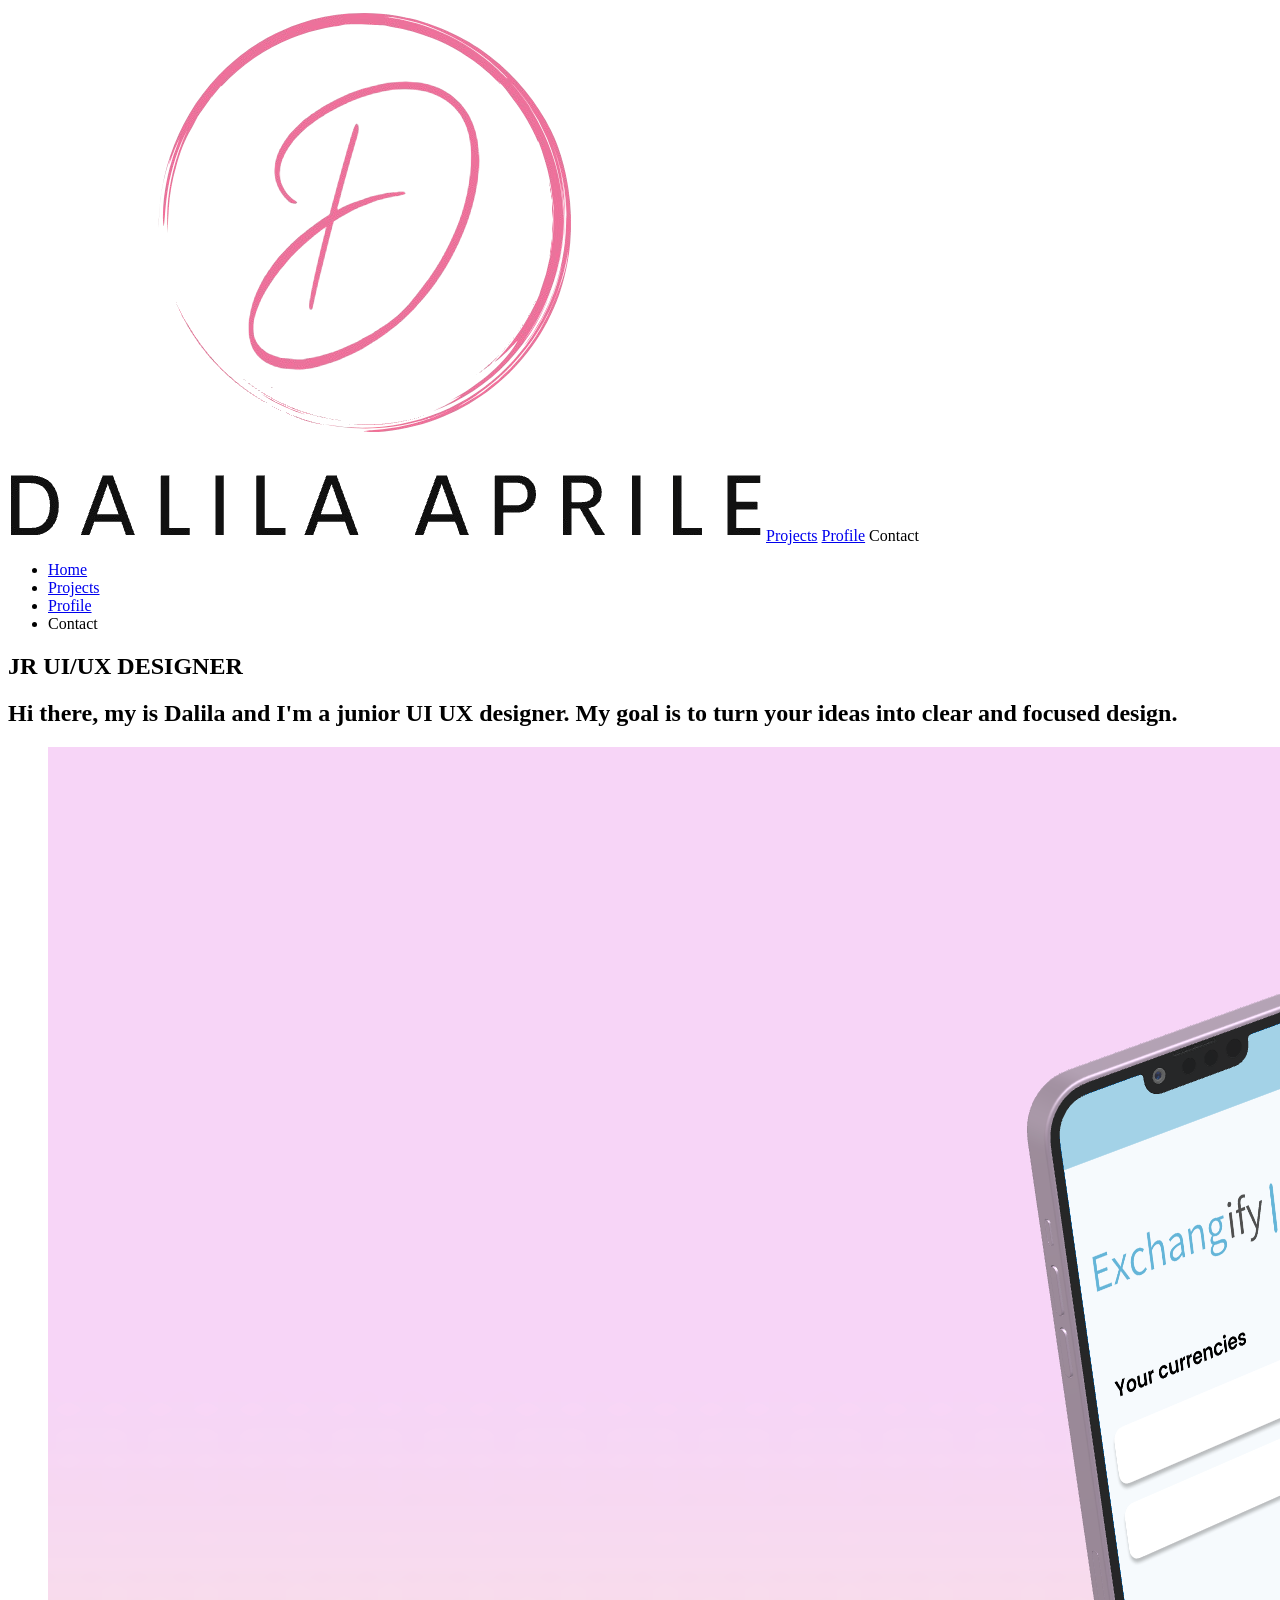
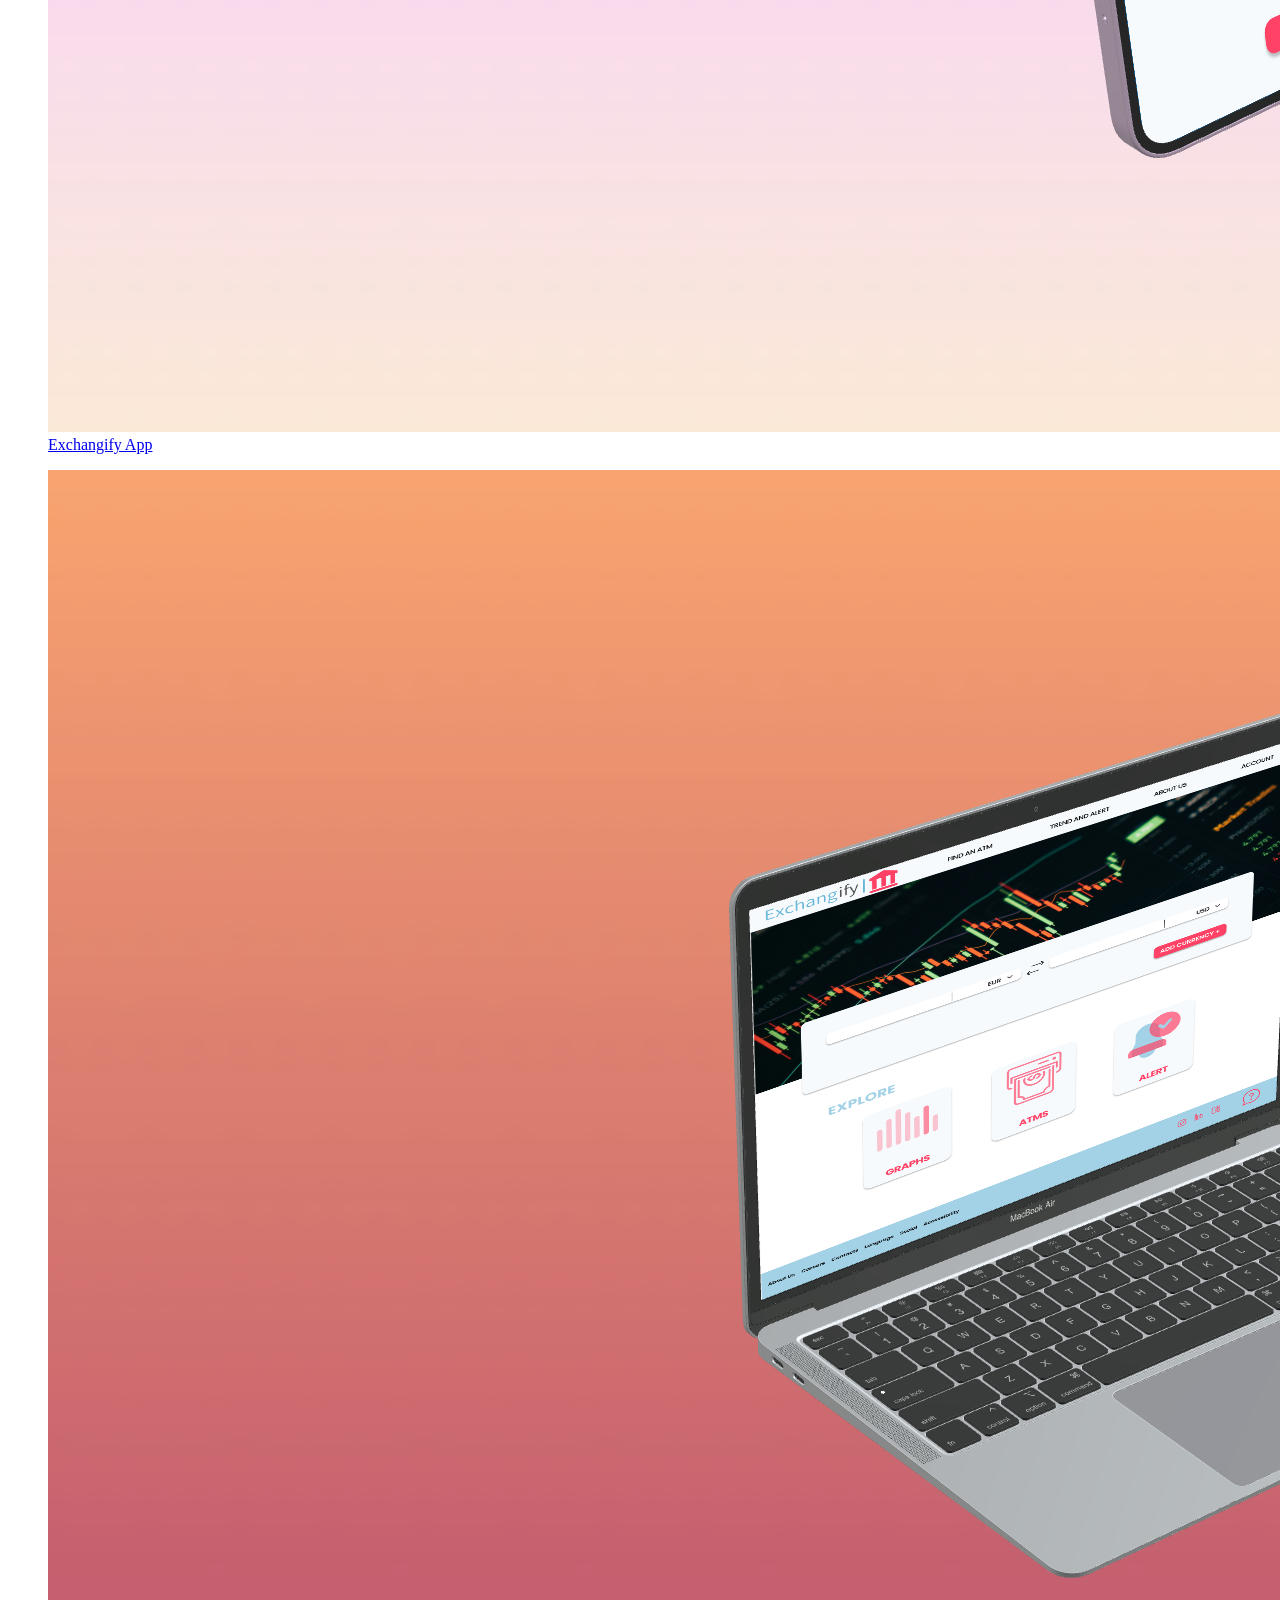
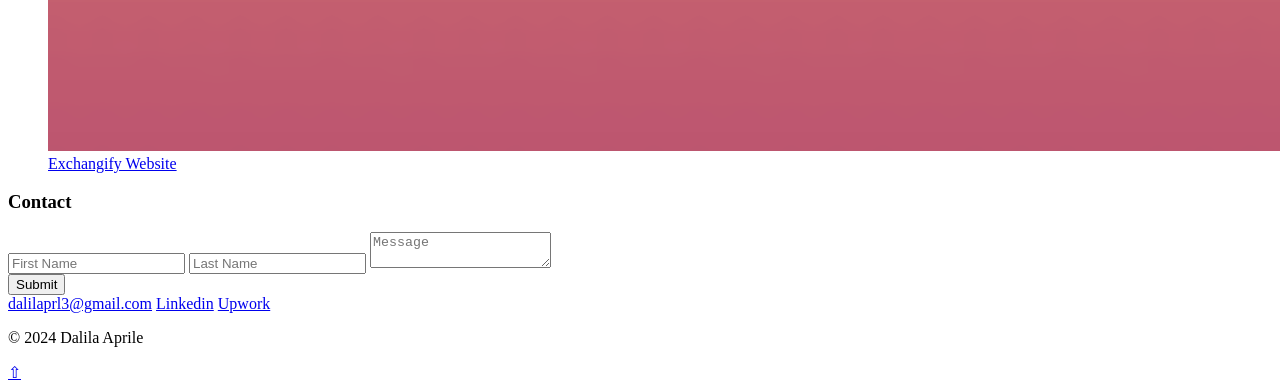
==== index.html @ 7f2a994b "Add files via upload First commit" ====
<!DOCTYPE html>
<html lang="en">
  <head>
	<meta name="generator" content="Hugo 0.138.0">
    <meta charset="UTF-8" />
<meta name="viewport" content="width=device-width, initial-scale=1.0" />

<title>Dalila Aprile • Portfolio</title>

<link rel="icon" type="image/png" href="/favicon/favicon-96x96.png" sizes="96x96" />
<link rel="icon" type="image/svg+xml" href="/favicon/favicon.svg" />
<link rel="shortcut icon" href="/favicon/favicon.ico" />
<link rel="apple-touch-icon" sizes="180x180" href="/favicon/apple-touch-icon.png" />
<link rel="manifest" href="/favicon/site.webmanifest" />

<link rel="preconnect" href="https://fonts.googleapis.com" />
<link rel="preconnect" href="https://fonts.gstatic.com" crossorigin />
<link
  href="https://fonts.googleapis.com/css2?family=Poppins:ital,wght@0,100;0,200;0,300;0,400;0,500;0,600;0,700;0,800;0,900;1,100;1,200;1,300;1,400;1,500;1,600;1,700;1,800;1,900&display=swap"
  rel="stylesheet"
/>
<link rel="stylesheet" href="/css/simple-lightbox.min.css?v2.14.0" />


<link rel="stylesheet" href="https://example.org/css/styles.min.css" />
<style>
  
    .project-detail__screens .project-detail__images {
      grid-template-columns: 1fr;
    }
  
  
</style>

<script src="/js/simple-lightbox.min.js?v2.14.0"></script>


<script src="https://example.org/js/main.min.js"></script>

  </head>
  <body>
    <header class="poppins-light">
    <div class="wrapper">
        <a href="/"><img class="logo" src="/images/logo.png" /></a>
        <a href="/#projects" class="projects-link">Projects</a>
        <a href="/profile">Profile</a>
        <a class="contact-link">Contact</a>

        <div class="menu-toggle"><span></span></div>

        <nav class="menu-mobile">
            <ul>
                <li><a href="/">Home</a></li>
                <li><a href="/#projects" class="projects-link">Projects</a></li>
                <li><a href="/profile">Profile</a></li>
                <li><a class="contact-link">Contact</a></li>
            </ul>
        </nav>
    </div>
</header>
    <div class="content">
      <main>
        
    <section class="home__hero">
        <h1 class="poppins-extralight">JR <span class="home__hero__uiux">UI/UX</span> DESIGNER</h1>
        <h2 class="poppins-medium">
            Hi there, my is Dalila and I&#39;m a junior UI UX designer. My goal is to turn your ideas into clear and focused design.
        </h2>
    </section>
    <section class="home__projects">
        
            <figure>
                <img src="/images/exchangify_app/app.png" />
                <a href="/projects/exchangify-app/" class="home__projects__overlay poppins-medium">Exchangify App</a>
            </figure>
        
            <figure>
                <img src="/images/exchangify_website/website.png" />
                <a href="/projects/exchangify-website/" class="home__projects__overlay poppins-medium">Exchangify Website</a>
            </figure>
        
    </section>

      </main>
      <section id="contact">
    <h3 class="poppins-medium">Contact</h3>
    <input id="input_name" type="text" placeholder="First Name" />
    <input id="input_last_name" type="email" placeholder="Last Name" />
    <textarea id="message" placeholder="Message"></textarea>
    <div class="contact__submit">
        <button class="poppins-light">Submit</button>
    </div>
</section>

      <footer>
    <div class="footer__links">
        <a class="poppins-extralight" href="mailto:dalilaprl3@gmail.com">dalilaprl3@gmail.com</a>
        <a class="poppins-extralight" href="https://www.linkedin.com/in/dalila-aprile-6a5255257" target="_blank">Linkedin</a>
        <a class="poppins-extralight" href="https://www.upwork.com/freelancers/~01f864f35817e59906" target="_blank">Upwork</a>
    </div>
    <p class="poppins-extralight">© 2024 Dalila Aprile</p>
</footer>
    </div>
    <a href="#" id="back-to-top">&#8679;</a>
  </body>
</html>
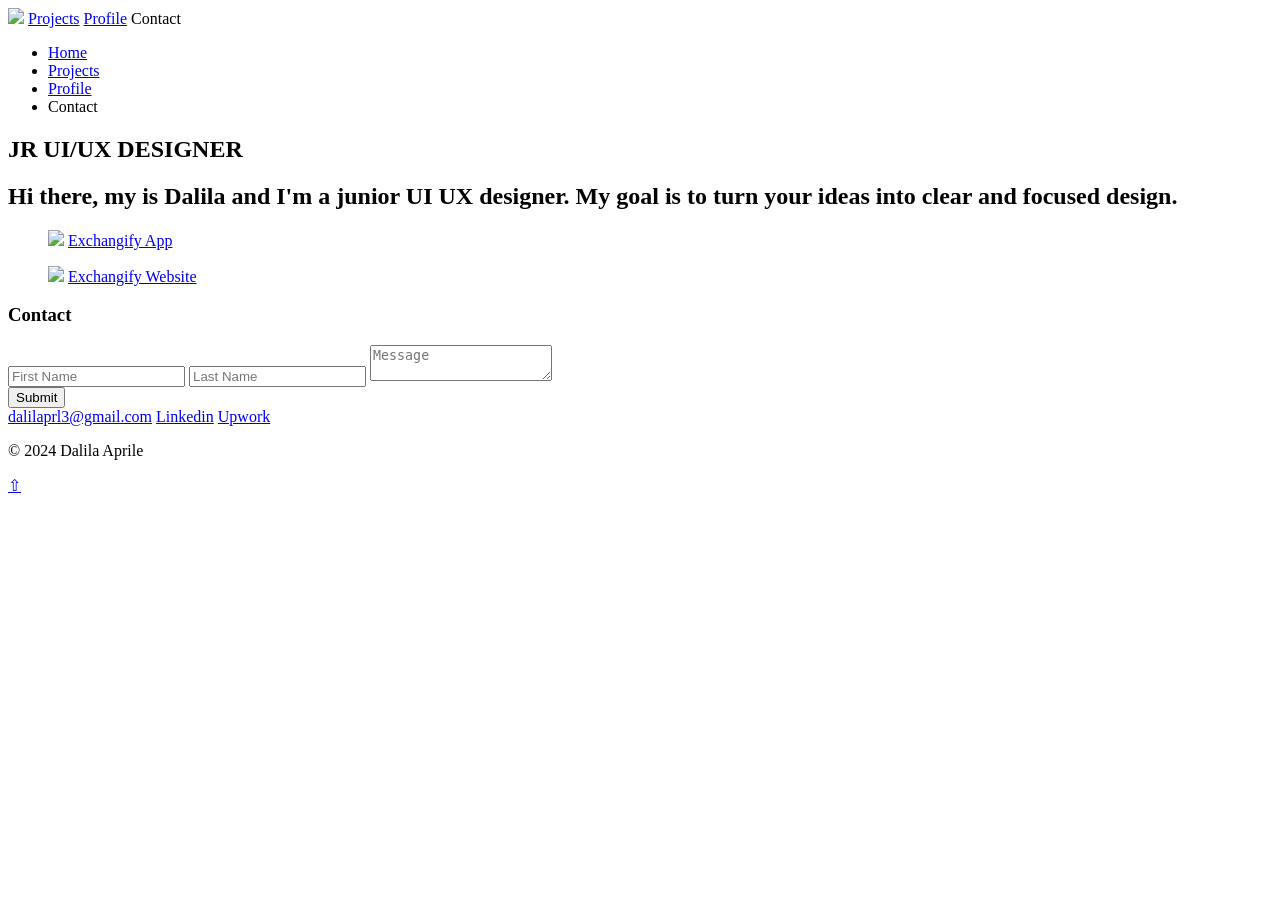
==== commit c2583b5c: "Add files via upload" ====
--- a/index.html
+++ b/index.html
@@ -7,11 +7,11 @@
 
 <title>Dalila Aprile • Portfolio</title>
 
-<link rel="icon" type="image/png" href="/favicon/favicon-96x96.png" sizes="96x96" />
-<link rel="icon" type="image/svg+xml" href="/favicon/favicon.svg" />
-<link rel="shortcut icon" href="/favicon/favicon.ico" />
-<link rel="apple-touch-icon" sizes="180x180" href="/favicon/apple-touch-icon.png" />
-<link rel="manifest" href="/favicon/site.webmanifest" />
+<link rel="icon" type="image/png" href="/portfoliofavicon/favicon-96x96.png" sizes="96x96" />
+<link rel="icon" type="image/svg+xml" href="/portfoliofavicon/favicon.svg" />
+<link rel="shortcut icon" href="/portfoliofavicon/favicon.ico" />
+<link rel="apple-touch-icon" sizes="180x180" href="/portfoliofavicon/apple-touch-icon.png" />
+<link rel="manifest" href="/portfoliofavicon/site.webmanifest" />
 
 <link rel="preconnect" href="https://fonts.googleapis.com" />
 <link rel="preconnect" href="https://fonts.gstatic.com" crossorigin />
@@ -19,7 +19,7 @@
   href="https://fonts.googleapis.com/css2?family=Poppins:ital,wght@0,100;0,200;0,300;0,400;0,500;0,600;0,700;0,800;0,900;1,100;1,200;1,300;1,400;1,500;1,600;1,700;1,800;1,900&display=swap"
   rel="stylesheet"
 />
-<link rel="stylesheet" href="/css/simple-lightbox.min.css?v2.14.0" />
+<link rel="stylesheet" href="/portfoliocss/simple-lightbox.min.css?v2.14.0" />
 
 
 <link rel="stylesheet" href="https://example.org/css/styles.min.css" />
@@ -32,7 +32,7 @@
   
 </style>
 
-<script src="/js/simple-lightbox.min.js?v2.14.0"></script>
+<script src="/portfoliojs/simple-lightbox.min.js?v2.14.0"></script>
 
 
 <script src="https://example.org/js/main.min.js"></script>
@@ -41,18 +41,18 @@
   <body>
     <header class="poppins-light">
     <div class="wrapper">
-        <a href="/"><img class="logo" src="/images/logo.png" /></a>
-        <a href="/#projects" class="projects-link">Projects</a>
-        <a href="/profile">Profile</a>
+        <a href="/portfolio"><img class="logo" src="/portfolioimages/logo.png" /></a>
+        <a href="/portfolio#projects" class="projects-link">Projects</a>
+        <a href="/portfolioprofile">Profile</a>
         <a class="contact-link">Contact</a>
 
         <div class="menu-toggle"><span></span></div>
 
         <nav class="menu-mobile">
             <ul>
-                <li><a href="/">Home</a></li>
-                <li><a href="/#projects" class="projects-link">Projects</a></li>
-                <li><a href="/profile">Profile</a></li>
+                <li><a href="/portfolio">Home</a></li>
+                <li><a href="/portfolio#projects" class="projects-link">Projects</a></li>
+                <li><a href="/portfolioprofile">Profile</a></li>
                 <li><a class="contact-link">Contact</a></li>
             </ul>
         </nav>
@@ -70,13 +70,13 @@
     <section class="home__projects">
         
             <figure>
-                <img src="/images/exchangify_app/app.png" />
-                <a href="/projects/exchangify-app/" class="home__projects__overlay poppins-medium">Exchangify App</a>
+                <img src="/portfolioimages/exchangify_app/app.png" />
+                <a href="/portfolioprojects/exchangify-app/" class="home__projects__overlay poppins-medium">Exchangify App</a>
             </figure>
         
             <figure>
-                <img src="/images/exchangify_website/website.png" />
-                <a href="/projects/exchangify-website/" class="home__projects__overlay poppins-medium">Exchangify Website</a>
+                <img src="/portfolioimages/exchangify_website/website.png" />
+                <a href="/portfolioprojects/exchangify-website/" class="home__projects__overlay poppins-medium">Exchangify Website</a>
             </figure>
         
     </section>
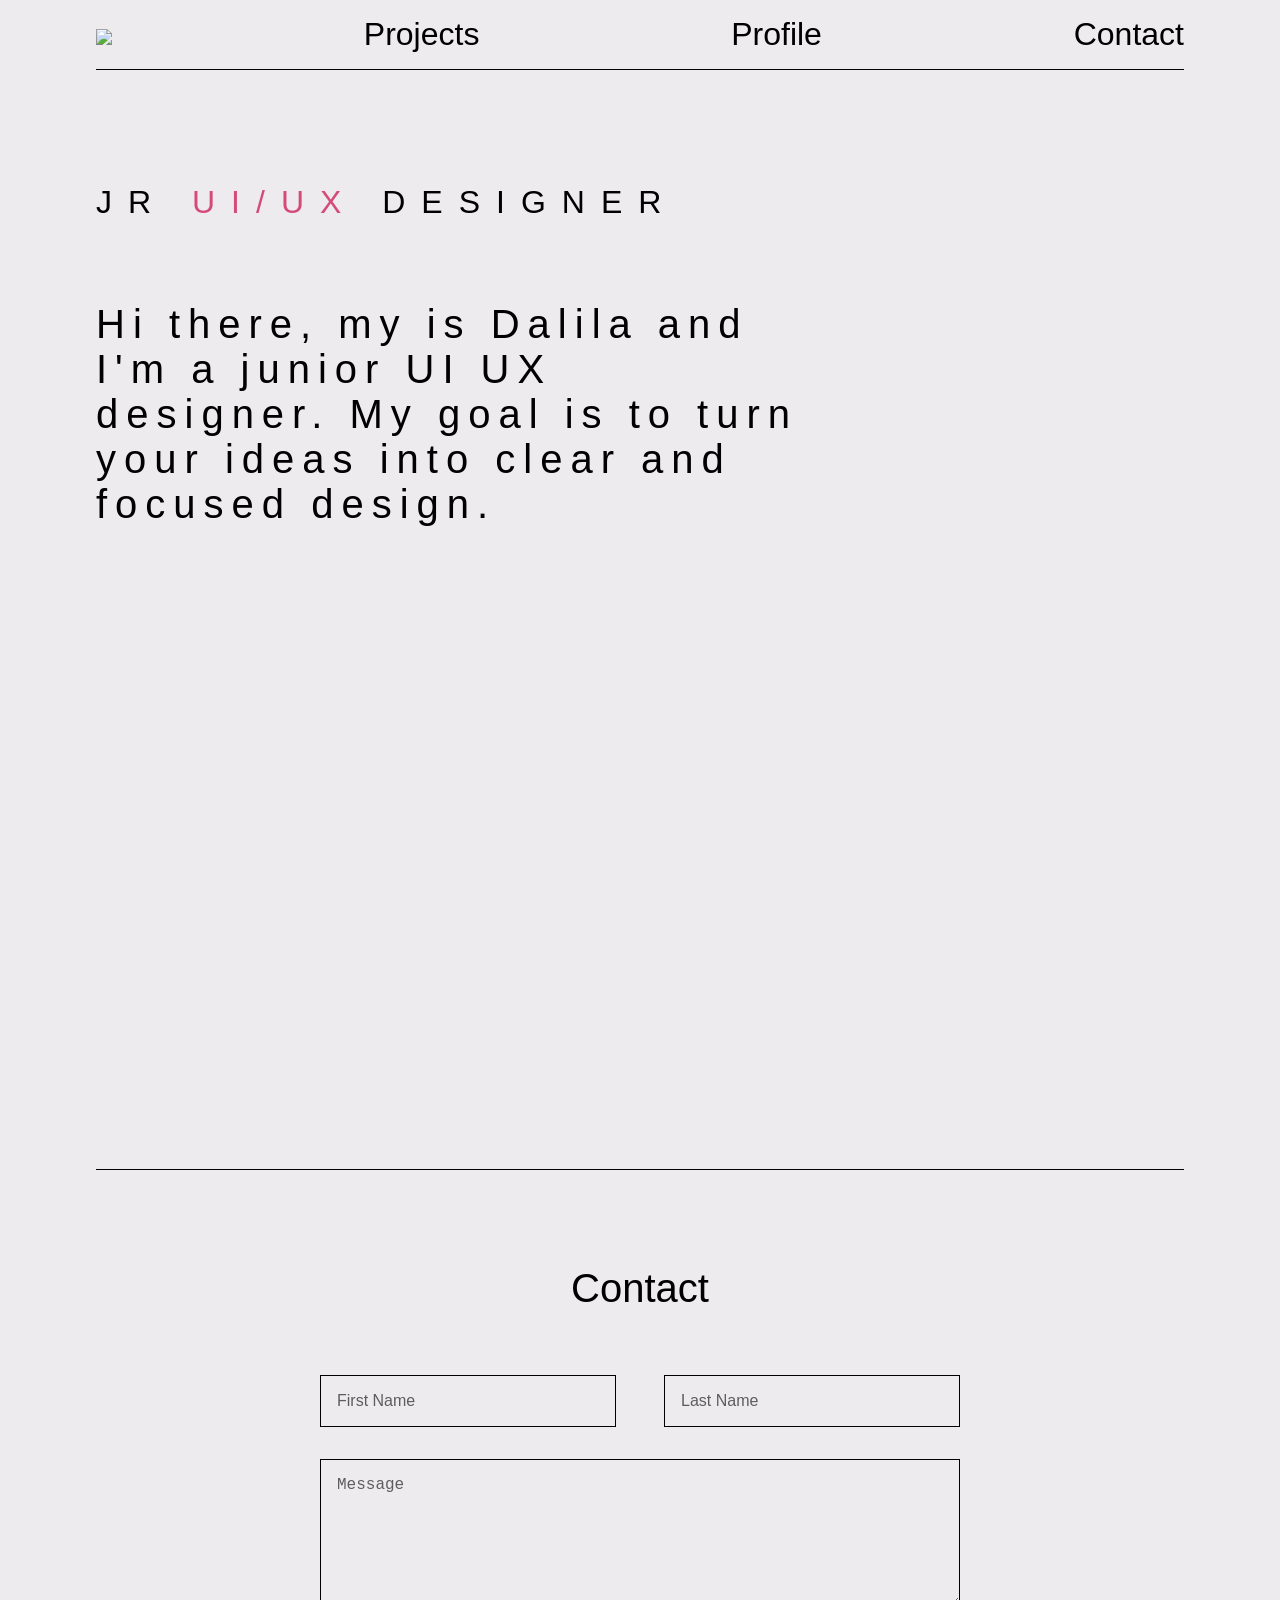
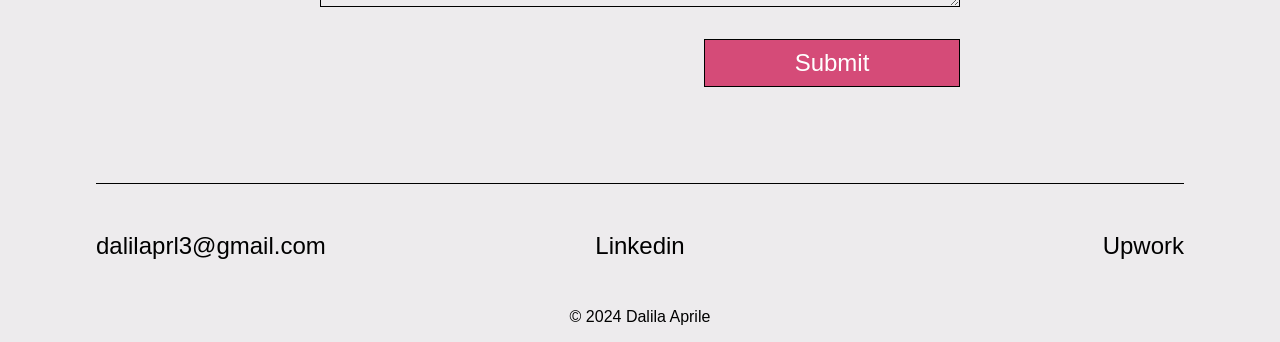
==== commit 8baed6ec: "Add files via upload" ====
--- a/index.html
+++ b/index.html
@@ -7,11 +7,11 @@
 
 <title>Dalila Aprile • Portfolio</title>
 
-<link rel="icon" type="image/png" href="/portfoliofavicon/favicon-96x96.png" sizes="96x96" />
-<link rel="icon" type="image/svg+xml" href="/portfoliofavicon/favicon.svg" />
-<link rel="shortcut icon" href="/portfoliofavicon/favicon.ico" />
-<link rel="apple-touch-icon" sizes="180x180" href="/portfoliofavicon/apple-touch-icon.png" />
-<link rel="manifest" href="/portfoliofavicon/site.webmanifest" />
+<link rel="icon" type="image/png" href="/portfolio/favicon/favicon-96x96.png" sizes="96x96" />
+<link rel="icon" type="image/svg+xml" href="/portfolio/favicon/favicon.svg" />
+<link rel="shortcut icon" href="/portfolio/favicon/favicon.ico" />
+<link rel="apple-touch-icon" sizes="180x180" href="/portfolio/favicon/apple-touch-icon.png" />
+<link rel="manifest" href="/portfolio/favicon/site.webmanifest" />
 
 <link rel="preconnect" href="https://fonts.googleapis.com" />
 <link rel="preconnect" href="https://fonts.gstatic.com" crossorigin />
@@ -19,10 +19,10 @@
   href="https://fonts.googleapis.com/css2?family=Poppins:ital,wght@0,100;0,200;0,300;0,400;0,500;0,600;0,700;0,800;0,900;1,100;1,200;1,300;1,400;1,500;1,600;1,700;1,800;1,900&display=swap"
   rel="stylesheet"
 />
-<link rel="stylesheet" href="/portfoliocss/simple-lightbox.min.css?v2.14.0" />
+<link rel="stylesheet" href="/portfolio/css/simple-lightbox.min.css?v2.14.0" />
 
 
-<link rel="stylesheet" href="https://example.org/css/styles.min.css" />
+<link rel="stylesheet" href="https://dalilaprile.github.io/portfolio/css/styles.min.css" />
 <style>
   
     .project-detail__screens .project-detail__images {
@@ -32,27 +32,27 @@
   
 </style>
 
-<script src="/portfoliojs/simple-lightbox.min.js?v2.14.0"></script>
+<script src="/portfolio/js/simple-lightbox.min.js?v2.14.0"></script>
 
 
-<script src="https://example.org/js/main.min.js"></script>
+<script src="https://dalilaprile.github.io/portfolio/js/main.min.js"></script>
 
   </head>
   <body>
     <header class="poppins-light">
     <div class="wrapper">
-        <a href="/portfolio"><img class="logo" src="/portfolioimages/logo.png" /></a>
-        <a href="/portfolio#projects" class="projects-link">Projects</a>
-        <a href="/portfolioprofile">Profile</a>
+        <a href="/portfolio/"><img class="logo" src="/portfolio/images/logo.png" /></a>
+        <a href="/portfolio/#projects" class="projects-link">Projects</a>
+        <a href="/portfolio/profile">Profile</a>
         <a class="contact-link">Contact</a>
 
         <div class="menu-toggle"><span></span></div>
 
         <nav class="menu-mobile">
             <ul>
-                <li><a href="/portfolio">Home</a></li>
-                <li><a href="/portfolio#projects" class="projects-link">Projects</a></li>
-                <li><a href="/portfolioprofile">Profile</a></li>
+                <li><a href="/portfolio/">Home</a></li>
+                <li><a href="/portfolio/#projects" class="projects-link">Projects</a></li>
+                <li><a href="/portfolio/profile">Profile</a></li>
                 <li><a class="contact-link">Contact</a></li>
             </ul>
         </nav>
@@ -70,13 +70,13 @@
     <section class="home__projects">
         
             <figure>
-                <img src="/portfolioimages/exchangify_app/app.png" />
-                <a href="/portfolioprojects/exchangify-app/" class="home__projects__overlay poppins-medium">Exchangify App</a>
+                <img src="/portfolio/images/exchangify_app/app.png" />
+                <a href="/portfolio/portfolio/projects/exchangify-app/" class="home__projects__overlay poppins-medium">Exchangify App</a>
             </figure>
         
             <figure>
-                <img src="/portfolioimages/exchangify_website/website.png" />
-                <a href="/portfolioprojects/exchangify-website/" class="home__projects__overlay poppins-medium">Exchangify Website</a>
+                <img src="/portfolio/images/exchangify_website/website.png" />
+                <a href="/portfolio/portfolio/projects/exchangify-website/" class="home__projects__overlay poppins-medium">Exchangify Website</a>
             </figure>
         
     </section>
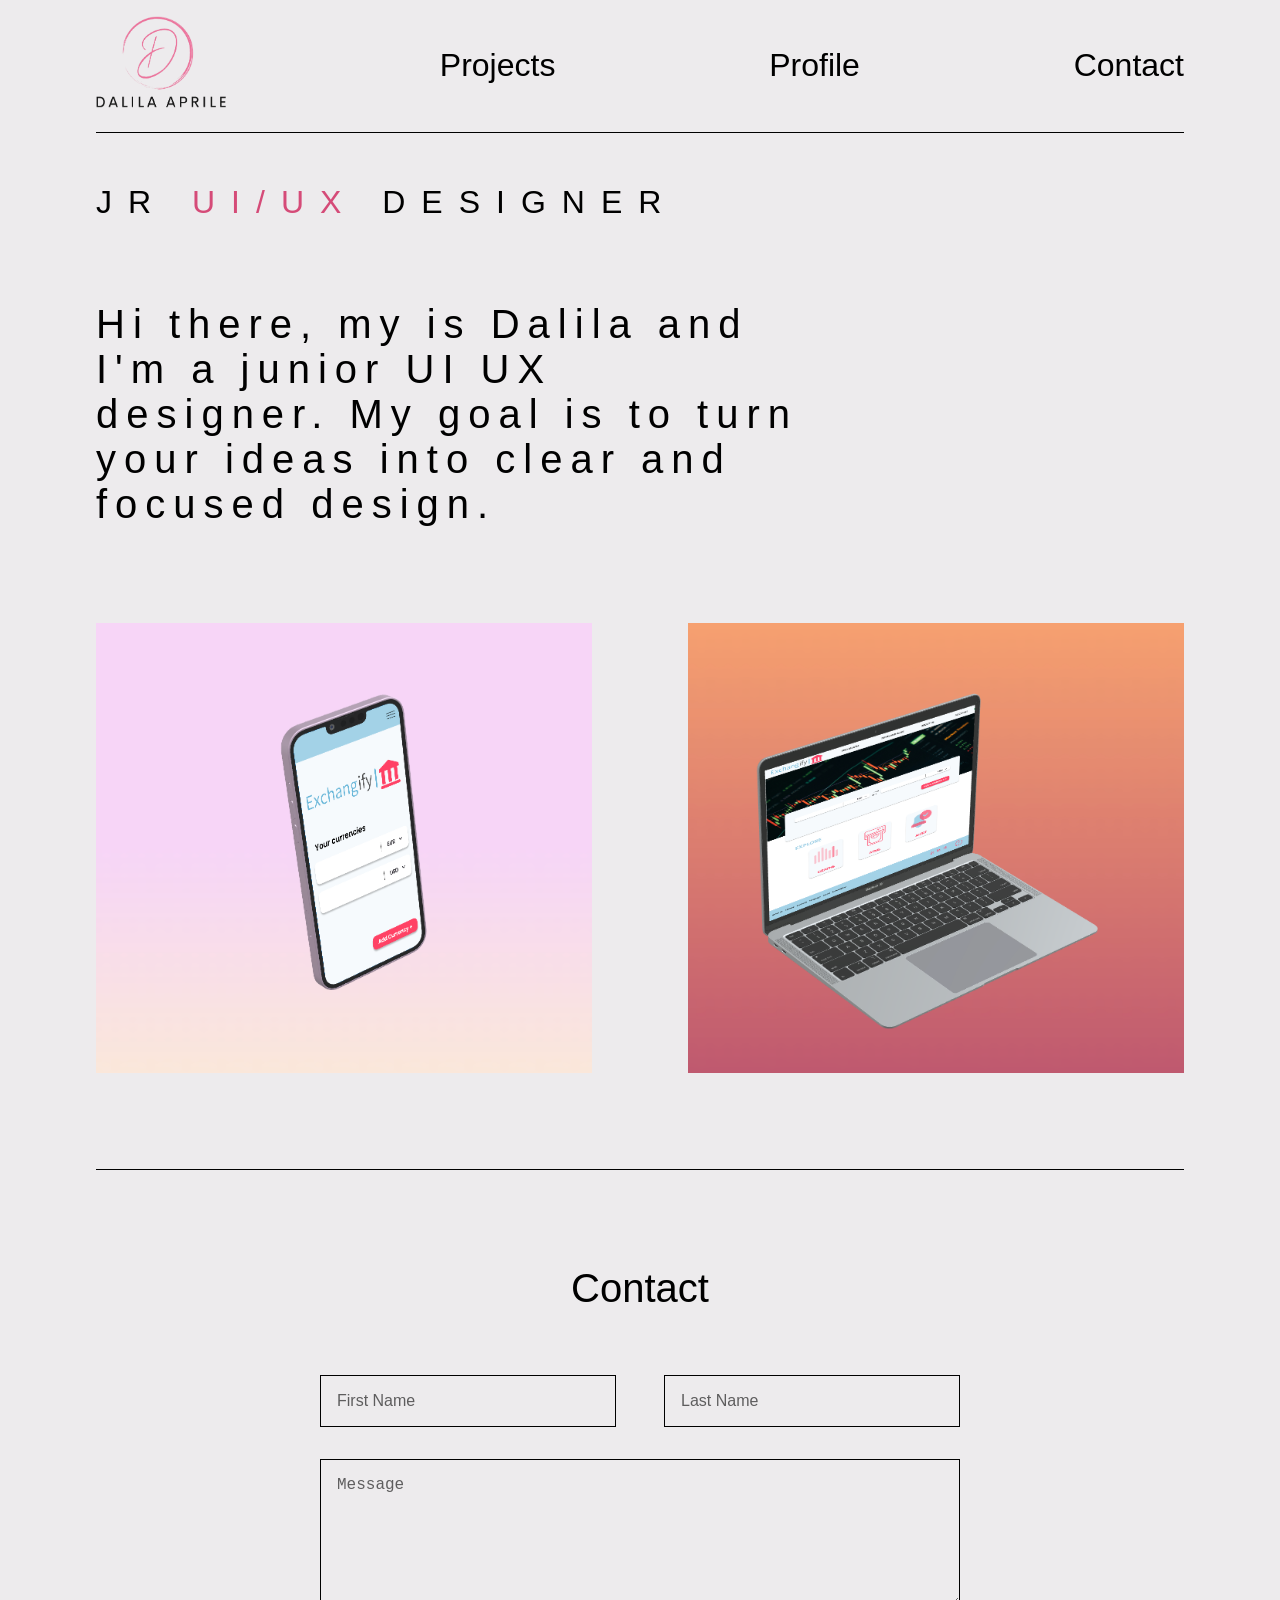
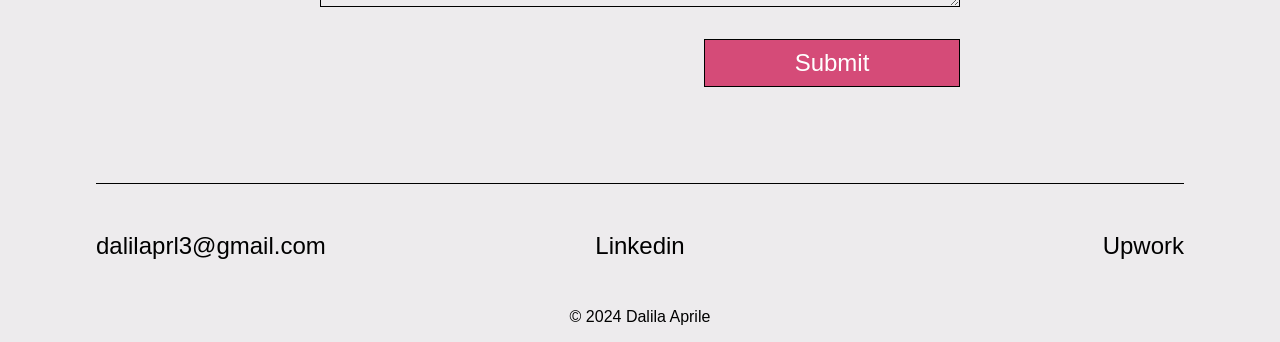
==== commit 0ba08cf8: "Add files via upload" ====
--- a/index.html
+++ b/index.html
@@ -7,11 +7,11 @@
 
 <title>Dalila Aprile • Portfolio</title>
 
-<link rel="icon" type="image/png" href="/portfolio/favicon/favicon-96x96.png" sizes="96x96" />
-<link rel="icon" type="image/svg+xml" href="/portfolio/favicon/favicon.svg" />
-<link rel="shortcut icon" href="/portfolio/favicon/favicon.ico" />
-<link rel="apple-touch-icon" sizes="180x180" href="/portfolio/favicon/apple-touch-icon.png" />
-<link rel="manifest" href="/portfolio/favicon/site.webmanifest" />
+<link rel="icon" type="image/png" href="https://dalilaprile.github.io/portfolio/favicon/favicon-96x96.png" sizes="96x96" />
+<link rel="icon" type="image/svg+xml" href="https://dalilaprile.github.io/portfolio/favicon/favicon.svg" />
+<link rel="shortcut icon" href="https://dalilaprile.github.io/portfolio/favicon/favicon.ico" />
+<link rel="apple-touch-icon" sizes="180x180" href="https://dalilaprile.github.io/portfolio/favicon/apple-touch-icon.png" />
+<link rel="manifest" href="https://dalilaprile.github.io/portfolio/favicon/site.webmanifest" />
 
 <link rel="preconnect" href="https://fonts.googleapis.com" />
 <link rel="preconnect" href="https://fonts.gstatic.com" crossorigin />
@@ -19,7 +19,7 @@
   href="https://fonts.googleapis.com/css2?family=Poppins:ital,wght@0,100;0,200;0,300;0,400;0,500;0,600;0,700;0,800;0,900;1,100;1,200;1,300;1,400;1,500;1,600;1,700;1,800;1,900&display=swap"
   rel="stylesheet"
 />
-<link rel="stylesheet" href="/portfolio/css/simple-lightbox.min.css?v2.14.0" />
+<link rel="stylesheet" href="https://dalilaprile.github.io/portfolio/css/simple-lightbox.min.css?v2.14.0" />
 
 
 <link rel="stylesheet" href="https://dalilaprile.github.io/portfolio/css/styles.min.css" />
@@ -32,7 +32,7 @@
   
 </style>
 
-<script src="/portfolio/js/simple-lightbox.min.js?v2.14.0"></script>
+<script src="https://dalilaprile.github.io/portfolio/js/simple-lightbox.min.js?v2.14.0"></script>
 
 
 <script src="https://dalilaprile.github.io/portfolio/js/main.min.js"></script>
@@ -41,18 +41,18 @@
   <body>
     <header class="poppins-light">
     <div class="wrapper">
-        <a href="/portfolio/"><img class="logo" src="/portfolio/images/logo.png" /></a>
-        <a href="/portfolio/#projects" class="projects-link">Projects</a>
-        <a href="/portfolio/profile">Profile</a>
+        <a href="https://dalilaprile.github.io/portfolio/"><img class="logo" src="https://dalilaprile.github.io/portfolio/images/logo.png" /></a>
+        <a href="https://dalilaprile.github.io/portfolio/#projects" class="projects-link">Projects</a>
+        <a href="https://dalilaprile.github.io/portfolio/profile">Profile</a>
         <a class="contact-link">Contact</a>
 
         <div class="menu-toggle"><span></span></div>
 
         <nav class="menu-mobile">
             <ul>
-                <li><a href="/portfolio/">Home</a></li>
-                <li><a href="/portfolio/#projects" class="projects-link">Projects</a></li>
-                <li><a href="/portfolio/profile">Profile</a></li>
+                <li><a href="https://dalilaprile.github.io/portfolio/">Home</a></li>
+                <li><a href="https://dalilaprile.github.io/portfolio/#projects" class="projects-link">Projects</a></li>
+                <li><a href="https://dalilaprile.github.io/portfolio/profile">Profile</a></li>
                 <li><a class="contact-link">Contact</a></li>
             </ul>
         </nav>
@@ -70,13 +70,13 @@
     <section class="home__projects">
         
             <figure>
-                <img src="/portfolio/images/exchangify_app/app.png" />
-                <a href="/portfolio/portfolio/projects/exchangify-app/" class="home__projects__overlay poppins-medium">Exchangify App</a>
+                <img src="https://dalilaprile.github.io/portfolio/images/exchangify_app/app.png" />
+                <a href="https://dalilaprile.github.io/portfolio/portfolio/projects/exchangify-app/" class="home__projects__overlay poppins-medium">Exchangify App</a>
             </figure>
         
             <figure>
-                <img src="/portfolio/images/exchangify_website/website.png" />
-                <a href="/portfolio/portfolio/projects/exchangify-website/" class="home__projects__overlay poppins-medium">Exchangify Website</a>
+                <img src="https://dalilaprile.github.io/portfolio/images/exchangify_website/website.png" />
+                <a href="https://dalilaprile.github.io/portfolio/portfolio/projects/exchangify-website/" class="home__projects__overlay poppins-medium">Exchangify Website</a>
             </figure>
         
     </section>
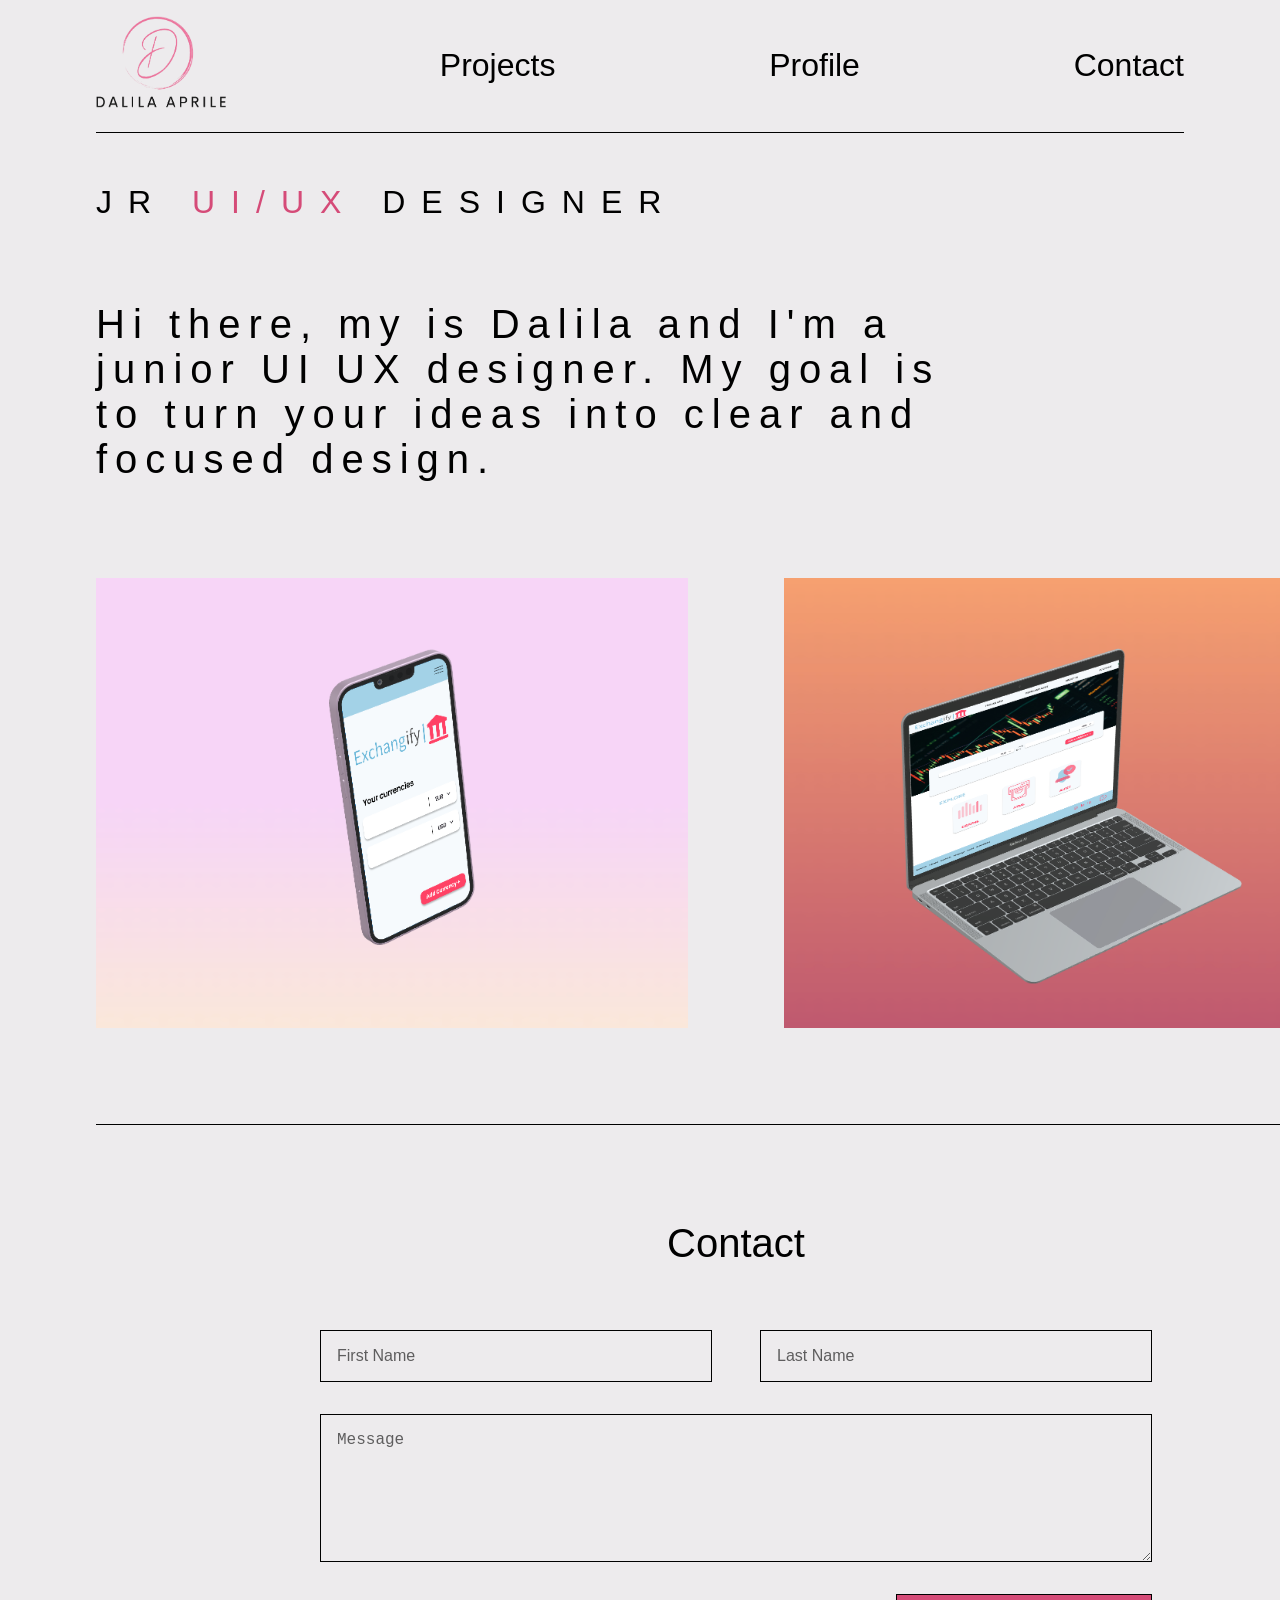
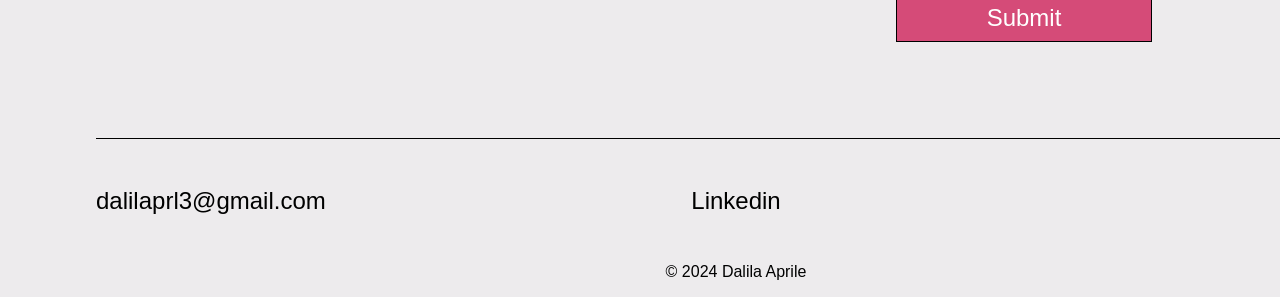
==== commit deceb47d: "Add files via upload" ====
--- a/index.html
+++ b/index.html
@@ -19,27 +19,19 @@
   href="https://fonts.googleapis.com/css2?family=Poppins:ital,wght@0,100;0,200;0,300;0,400;0,500;0,600;0,700;0,800;0,900;1,100;1,200;1,300;1,400;1,500;1,600;1,700;1,800;1,900&display=swap"
   rel="stylesheet"
 />
-<link rel="stylesheet" href="https://dalilaprile.github.io/portfolio/css/simple-lightbox.min.css?v2.14.0" />
 
 
 <link rel="stylesheet" href="https://dalilaprile.github.io/portfolio/css/styles.min.css" />
-<style>
-  
-    .project-detail__screens .project-detail__images {
-      grid-template-columns: 1fr;
-    }
-  
-  
-</style>
 
-<script src="https://dalilaprile.github.io/portfolio/js/simple-lightbox.min.js?v2.14.0"></script>
+
 
 
 <script src="https://dalilaprile.github.io/portfolio/js/main.min.js"></script>
 
   </head>
   <body>
-    <header class="poppins-light">
+    <div class="wrapper">
+      <header class="poppins-light">
     <div class="wrapper">
         <a href="https://dalilaprile.github.io/portfolio/"><img class="logo" src="https://dalilaprile.github.io/portfolio/images/logo.png" /></a>
         <a href="https://dalilaprile.github.io/portfolio/#projects" class="projects-link">Projects</a>
@@ -58,9 +50,9 @@
         </nav>
     </div>
 </header>
-    <div class="content">
-      <main>
-        
+      <div class="content">
+        <main>
+          
     <section class="home__hero">
         <h1 class="poppins-extralight">JR <span class="home__hero__uiux">UI/UX</span> DESIGNER</h1>
         <h2 class="poppins-medium">
@@ -70,19 +62,19 @@
     <section class="home__projects">
         
             <figure>
-                <img src="https://dalilaprile.github.io/portfolio/images/exchangify_app/app.png" />
-                <a href="https://dalilaprile.github.io/portfolio/portfolio/projects/exchangify-app/" class="home__projects__overlay poppins-medium">Exchangify App</a>
+                <img src="https://dalilaprile.github.io/portfolio//images/exchangify_app/app.png" />
+                <a href="/portfolio/projects/exchangify-app/" class="home__projects__overlay poppins-medium">Exchangify App</a>
             </figure>
         
             <figure>
-                <img src="https://dalilaprile.github.io/portfolio/images/exchangify_website/website.png" />
-                <a href="https://dalilaprile.github.io/portfolio/portfolio/projects/exchangify-website/" class="home__projects__overlay poppins-medium">Exchangify Website</a>
+                <img src="https://dalilaprile.github.io/portfolio//images/exchangify_website/website.png" />
+                <a href="/portfolio/projects/exchangify-website/" class="home__projects__overlay poppins-medium">Exchangify Website</a>
             </figure>
         
     </section>
 
-      </main>
-      <section id="contact">
+        </main>
+        <section id="contact">
     <h3 class="poppins-medium">Contact</h3>
     <input id="input_name" type="text" placeholder="First Name" />
     <input id="input_last_name" type="email" placeholder="Last Name" />
@@ -92,7 +84,7 @@
     </div>
 </section>
 
-      <footer>
+        <footer>
     <div class="footer__links">
         <a class="poppins-extralight" href="mailto:dalilaprl3@gmail.com">dalilaprl3@gmail.com</a>
         <a class="poppins-extralight" href="https://www.linkedin.com/in/dalila-aprile-6a5255257" target="_blank">Linkedin</a>
@@ -100,7 +92,8 @@
     </div>
     <p class="poppins-extralight">© 2024 Dalila Aprile</p>
 </footer>
+      </div>
+      <a href="#" id="back-to-top">&#8679;</a>
     </div>
-    <a href="#" id="back-to-top">&#8679;</a>
   </body>
 </html>
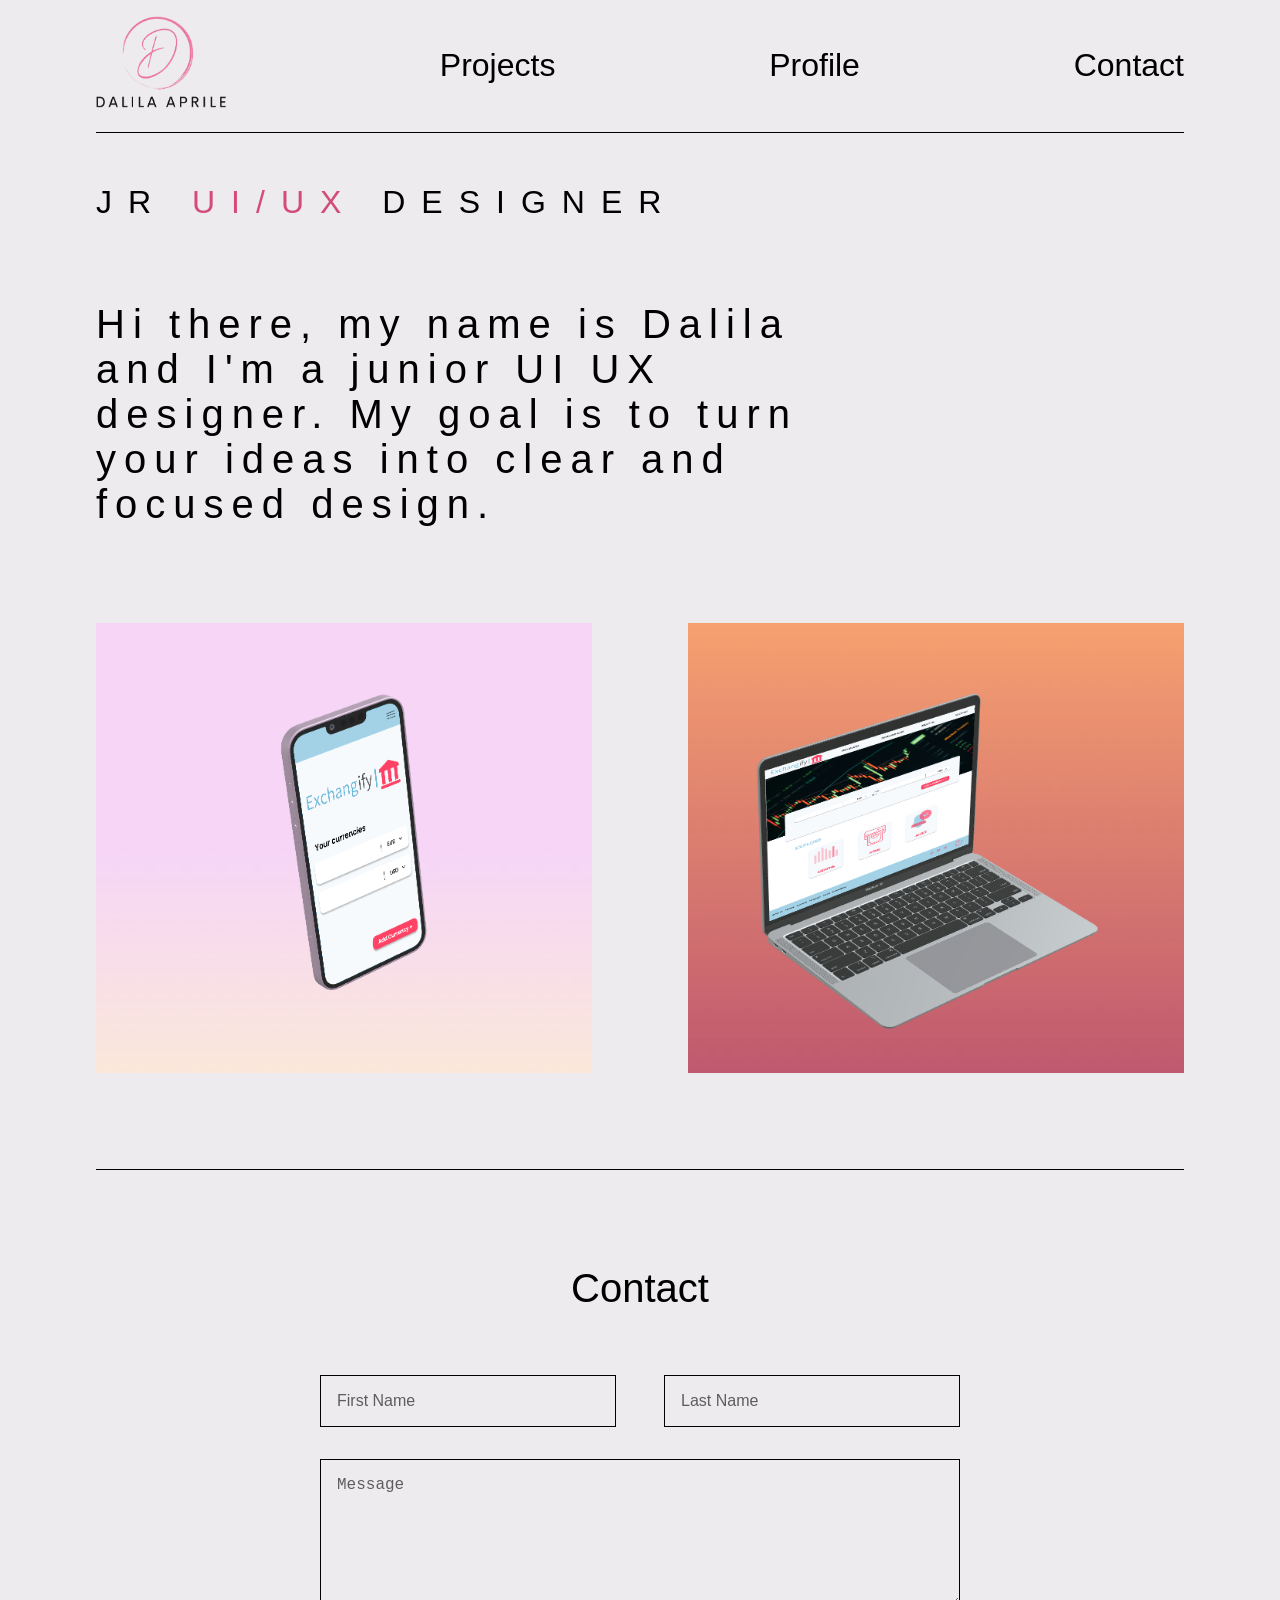
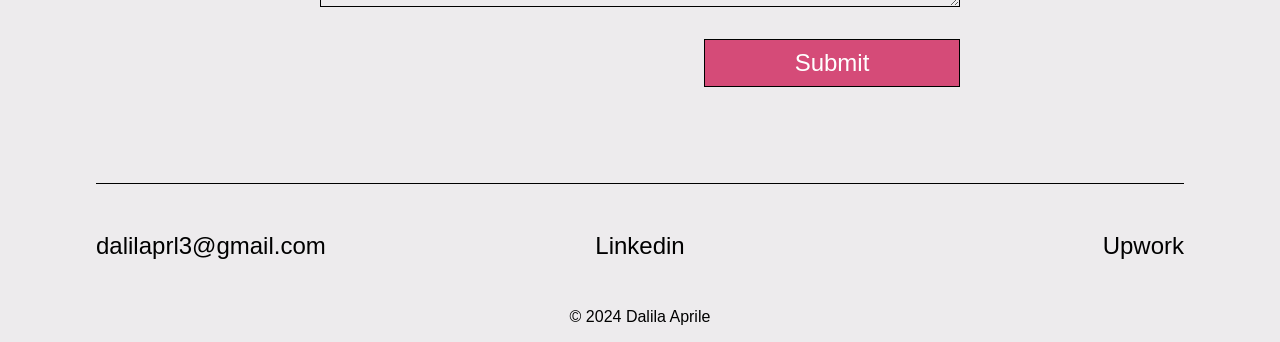
==== commit ebcb3d47: "Add files via upload" ====
--- a/index.html
+++ b/index.html
@@ -30,8 +30,7 @@
 
   </head>
   <body>
-    <div class="wrapper">
-      <header class="poppins-light">
+    <header class="poppins-light">
     <div class="wrapper">
         <a href="https://dalilaprile.github.io/portfolio/"><img class="logo" src="https://dalilaprile.github.io/portfolio/images/logo.png" /></a>
         <a href="https://dalilaprile.github.io/portfolio/#projects" class="projects-link">Projects</a>
@@ -50,13 +49,13 @@
         </nav>
     </div>
 </header>
-      <div class="content">
-        <main>
-          
+    <div class="content">
+      <main>
+        
     <section class="home__hero">
         <h1 class="poppins-extralight">JR <span class="home__hero__uiux">UI/UX</span> DESIGNER</h1>
         <h2 class="poppins-medium">
-            Hi there, my is Dalila and I&#39;m a junior UI UX designer. My goal is to turn your ideas into clear and focused design.
+            Hi there, my name is Dalila and I&#39;m a junior UI UX designer. My goal is to turn your ideas into clear and focused design.
         </h2>
     </section>
     <section class="home__projects">
@@ -73,8 +72,8 @@
         
     </section>
 
-        </main>
-        <section id="contact">
+      </main>
+      <section id="contact">
     <h3 class="poppins-medium">Contact</h3>
     <input id="input_name" type="text" placeholder="First Name" />
     <input id="input_last_name" type="email" placeholder="Last Name" />
@@ -84,7 +83,7 @@
     </div>
 </section>
 
-        <footer>
+      <footer>
     <div class="footer__links">
         <a class="poppins-extralight" href="mailto:dalilaprl3@gmail.com">dalilaprl3@gmail.com</a>
         <a class="poppins-extralight" href="https://www.linkedin.com/in/dalila-aprile-6a5255257" target="_blank">Linkedin</a>
@@ -92,8 +91,7 @@
     </div>
     <p class="poppins-extralight">© 2024 Dalila Aprile</p>
 </footer>
-      </div>
-      <a href="#" id="back-to-top">&#8679;</a>
     </div>
+    <a href="#" id="back-to-top"><i class="arrow"></i></a>
   </body>
 </html>
